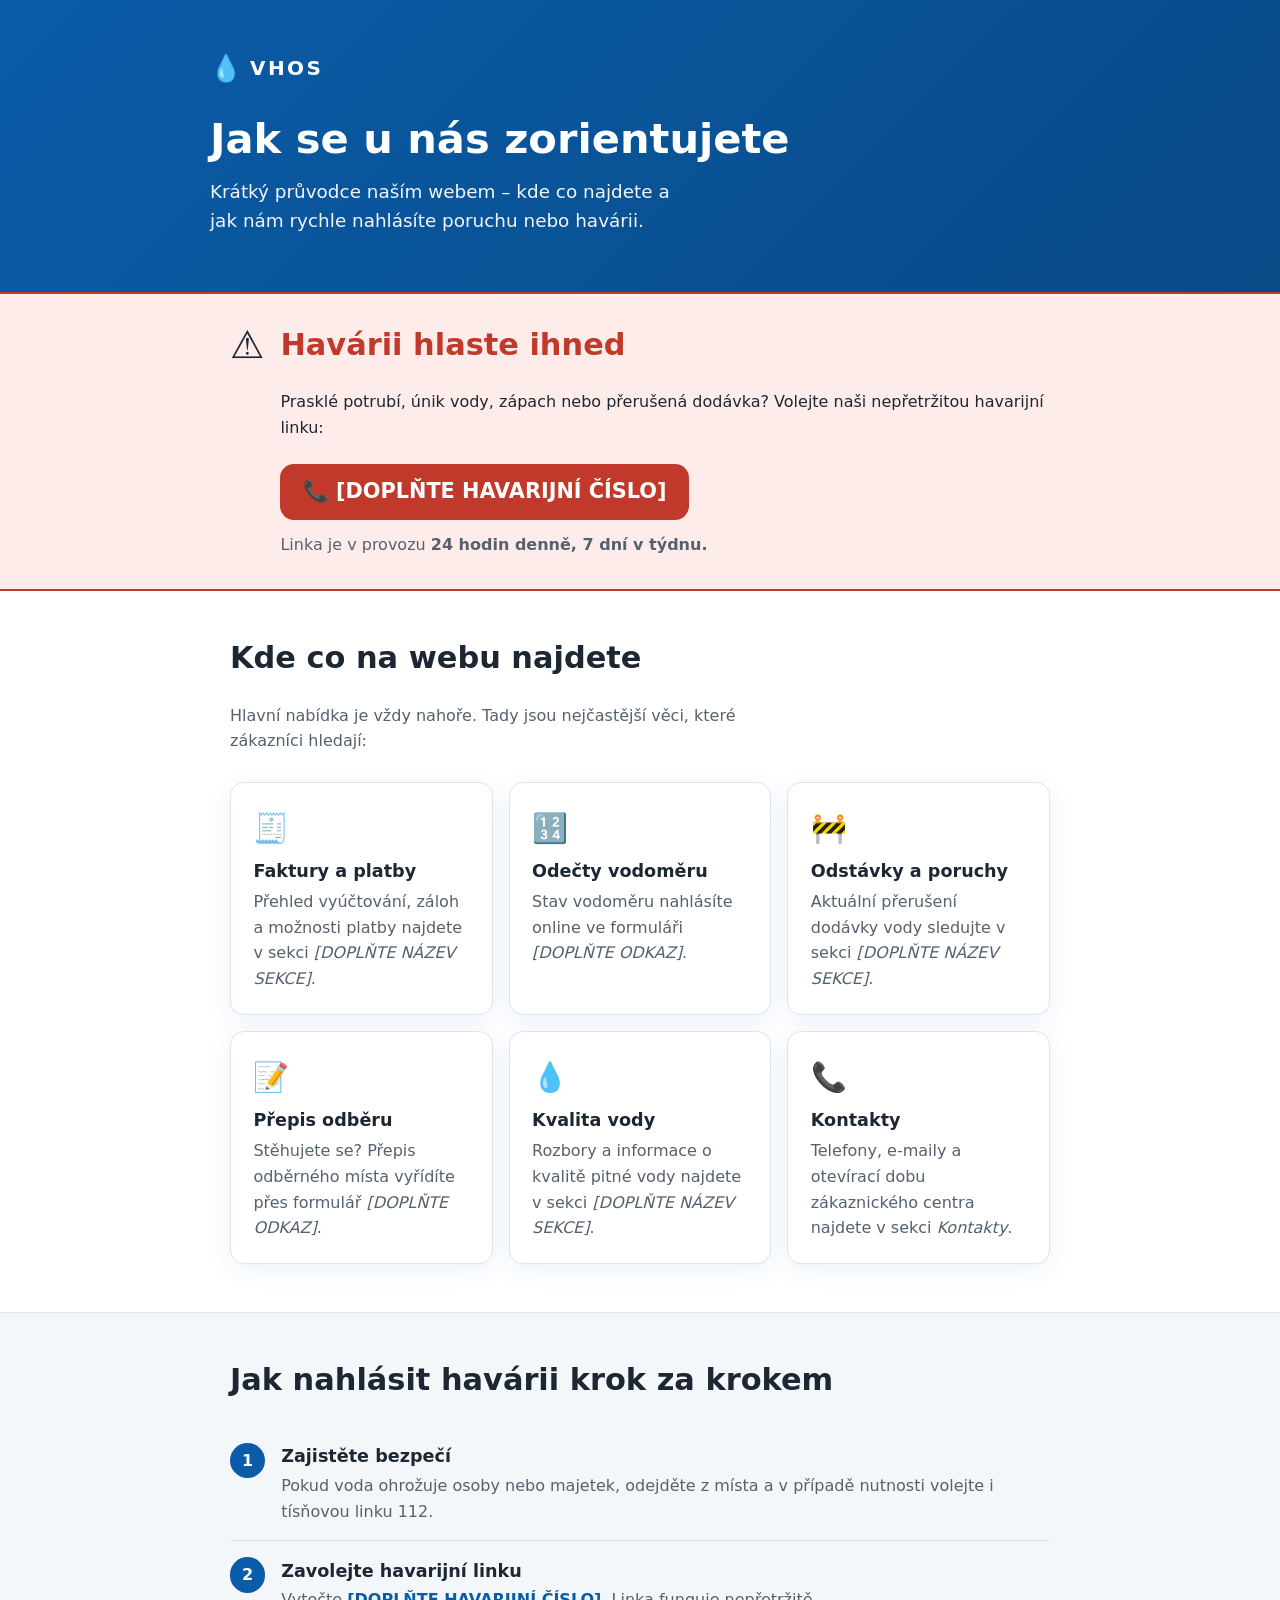
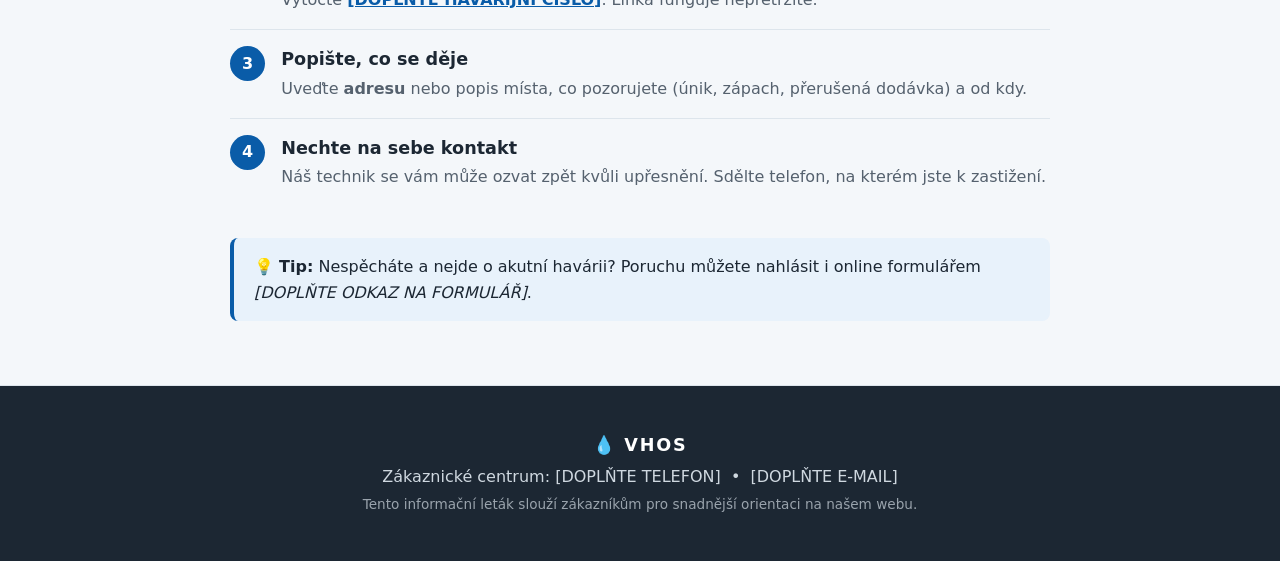
==== info-letak-vhos/index.html @ 2ba99868 "Nový projekt: info-leták VHOS (orientace na webu + hlášení havárií) Statický web (HTML/CSS/JS) jako " ====
<!DOCTYPE html>
<html lang="cs">
<head>
  <meta charset="UTF-8" />
  <meta name="viewport" content="width=device-width, initial-scale=1.0" />
  <meta name="description" content="Informační leták VHOS – jak se orientovat na našem webu a jak nahlásit havárii." />
  <meta name="theme-color" content="#0a5ca8" />
  <title>Info-leták VHOS – orientace na webu a hlášení havárií</title>
  <link rel="manifest" href="manifest.json" />
  <link rel="icon" href="data:image/svg+xml,<svg xmlns='http://www.w3.org/2000/svg' viewBox='0 0 100 100'><text y='.9em' font-size='90'>💧</text></svg>" />
  <link rel="stylesheet" href="style.css" />
</head>
<body>

  <!-- ===================== HLAVIČKA ===================== -->
  <header class="hero">
    <div class="hero__inner">
      <div class="brand">
        <span class="brand__logo" aria-hidden="true">💧</span>
        <span class="brand__name">VHOS</span>
      </div>
      <h1>Jak se u nás zorientujete</h1>
      <p class="hero__lead">
        Krátký průvodce naším webem – kde co najdete a jak nám rychle
        nahlásíte poruchu nebo havárii.
      </p>
    </div>
  </header>

  <main>

    <!-- ===================== HAVARIJNÍ LINKA ===================== -->
    <section class="alert" aria-labelledby="havarie-title">
      <div class="alert__inner">
        <div class="alert__icon" aria-hidden="true">⚠️</div>
        <div>
          <h2 id="havarie-title">Havárii hlaste ihned</h2>
          <p>
            Prasklé potrubí, únik vody, zápach nebo přerušená dodávka?
            Volejte naši nepřetržitou havarijní linku:
          </p>
          <a class="alert__phone" href="tel:[DOPLŇTE ČÍSLO]">
            📞 [DOPLŇTE HAVARIJNÍ ČÍSLO]
          </a>
          <p class="alert__note">Linka je v provozu <strong>24 hodin denně, 7 dní v týdnu.</strong></p>
        </div>
      </div>
    </section>

    <!-- ===================== ORIENTACE NA WEBU ===================== -->
    <section class="section" aria-labelledby="orientace-title">
      <div class="section__inner">
        <h2 id="orientace-title">Kde co na webu najdete</h2>
        <p class="section__lead">
          Hlavní nabídka je vždy nahoře. Tady jsou nejčastější věci,
          které zákazníci hledají:
        </p>

        <div class="cards">
          <article class="card">
            <div class="card__icon" aria-hidden="true">🧾</div>
            <h3>Faktury a platby</h3>
            <p>Přehled vyúčtování, záloh a možnosti platby najdete v sekci <em>[DOPLŇTE NÁZEV SEKCE]</em>.</p>
          </article>

          <article class="card">
            <div class="card__icon" aria-hidden="true">🔢</div>
            <h3>Odečty vodoměru</h3>
            <p>Stav vodoměru nahlásíte online ve formuláři <em>[DOPLŇTE ODKAZ]</em>.</p>
          </article>

          <article class="card">
            <div class="card__icon" aria-hidden="true">🚧</div>
            <h3>Odstávky a poruchy</h3>
            <p>Aktuální přerušení dodávky vody sledujte v sekci <em>[DOPLŇTE NÁZEV SEKCE]</em>.</p>
          </article>

          <article class="card">
            <div class="card__icon" aria-hidden="true">📝</div>
            <h3>Přepis odběru</h3>
            <p>Stěhujete se? Přepis odběrného místa vyřídíte přes formulář <em>[DOPLŇTE ODKAZ]</em>.</p>
          </article>

          <article class="card">
            <div class="card__icon" aria-hidden="true">💧</div>
            <h3>Kvalita vody</h3>
            <p>Rozbory a informace o kvalitě pitné vody najdete v sekci <em>[DOPLŇTE NÁZEV SEKCE]</em>.</p>
          </article>

          <article class="card">
            <div class="card__icon" aria-hidden="true">📞</div>
            <h3>Kontakty</h3>
            <p>Telefony, e-maily a otevírací dobu zákaznického centra najdete v sekci <em>Kontakty</em>.</p>
          </article>
        </div>
      </div>
    </section>

    <!-- ===================== JAK NAHLÁSIT HAVÁRII ===================== -->
    <section class="section section--alt" aria-labelledby="postup-title">
      <div class="section__inner">
        <h2 id="postup-title">Jak nahlásit havárii krok za krokem</h2>

        <ol class="steps">
          <li class="step">
            <span class="step__num">1</span>
            <div>
              <h3>Zajistěte bezpečí</h3>
              <p>Pokud voda ohrožuje osoby nebo majetek, odejděte z místa a v případě nutnosti volejte i tísňovou linku 112.</p>
            </div>
          </li>
          <li class="step">
            <span class="step__num">2</span>
            <div>
              <h3>Zavolejte havarijní linku</h3>
              <p>Vytočte <a href="tel:[DOPLŇTE ČÍSLO]"><strong>[DOPLŇTE HAVARIJNÍ ČÍSLO]</strong></a>. Linka funguje nepřetržitě.</p>
            </div>
          </li>
          <li class="step">
            <span class="step__num">3</span>
            <div>
              <h3>Popište, co se děje</h3>
              <p>Uveďte <strong>adresu</strong> nebo popis místa, co pozorujete (únik, zápach, přerušená dodávka) a od kdy.</p>
            </div>
          </li>
          <li class="step">
            <span class="step__num">4</span>
            <div>
              <h3>Nechte na sebe kontakt</h3>
              <p>Náš technik se vám může ozvat zpět kvůli upřesnění. Sdělte telefon, na kterém jste k zastižení.</p>
            </div>
          </li>
        </ol>

        <p class="tip">
          💡 <strong>Tip:</strong> Nespěcháte a nejde o akutní havárii?
          Poruchu můžete nahlásit i online formulářem
          <em>[DOPLŇTE ODKAZ NA FORMULÁŘ]</em>.
        </p>
      </div>
    </section>

  </main>

  <!-- ===================== PATIČKA ===================== -->
  <footer class="footer">
    <div class="footer__inner">
      <p class="footer__brand">💧 VHOS</p>
      <p>Zákaznické centrum: [DOPLŇTE TELEFON] &nbsp;•&nbsp; [DOPLŇTE E-MAIL]</p>
      <p class="footer__small">Tento informační leták slouží zákazníkům pro snadnější orientaci na našem webu.</p>
    </div>
  </footer>

</body>
</html>
---- info-letak-vhos/style.css ----
:root {
  --brand: #0a5ca8;
  --brand-dark: #084a86;
  --brand-light: #e8f2fb;
  --alert: #c0392b;
  --alert-bg: #fdecea;
  --ink: #1c2733;
  --ink-soft: #55616e;
  --bg: #ffffff;
  --bg-alt: #f4f7fa;
  --border: #dde5ec;
  --radius: 14px;
  --shadow: 0 6px 24px rgba(10, 92, 168, 0.08);
  --font: system-ui, -apple-system, "Segoe UI", Roboto, "Helvetica Neue", Arial, sans-serif;
}

* { box-sizing: border-box; }

html { scroll-behavior: smooth; }

body {
  margin: 0;
  font-family: var(--font);
  color: var(--ink);
  background: var(--bg);
  line-height: 1.6;
  -webkit-font-smoothing: antialiased;
}

h1, h2, h3 { line-height: 1.25; }

a { color: var(--brand); }

/* ---------- HERO ---------- */
.hero {
  background: linear-gradient(135deg, var(--brand) 0%, var(--brand-dark) 100%);
  color: #fff;
  padding: 3rem 1.25rem 3.5rem;
}
.hero__inner { max-width: 860px; margin: 0 auto; }
.brand { display: flex; align-items: center; gap: 0.5rem; margin-bottom: 1.5rem; }
.brand__logo { font-size: 1.6rem; }
.brand__name { font-weight: 800; letter-spacing: 0.12em; font-size: 1.25rem; }
.hero h1 { font-size: clamp(1.8rem, 5vw, 2.6rem); margin: 0 0 0.75rem; }
.hero__lead { font-size: 1.15rem; max-width: 42ch; margin: 0; opacity: 0.95; }

/* ---------- LAYOUT ---------- */
main { max-width: 100%; }
.section__inner, .alert__inner, .footer__inner {
  max-width: 860px;
  margin: 0 auto;
  padding: 0 1.25rem;
}
.section { padding: 3rem 0; }
.section--alt { background: var(--bg-alt); border-block: 1px solid var(--border); }
.section__lead { color: var(--ink-soft); max-width: 55ch; }
.section h2, .alert h2 { font-size: clamp(1.4rem, 3.5vw, 1.9rem); margin-top: 0; }

/* ---------- ALERT / HAVÁRIE ---------- */
.alert { background: var(--alert-bg); border-block: 2px solid var(--alert); }
.alert__inner { display: flex; gap: 1rem; padding-block: 2rem; }
.alert__icon { font-size: 2.4rem; line-height: 1; }
.alert h2 { color: var(--alert); }
.alert__phone {
  display: inline-block;
  margin: 0.5rem 0;
  padding: 0.7rem 1.4rem;
  background: var(--alert);
  color: #fff;
  font-size: 1.3rem;
  font-weight: 700;
  text-decoration: none;
  border-radius: var(--radius);
}
.alert__phone:hover { background: #a5301f; }
.alert__note { margin: 0.25rem 0 0; color: var(--ink-soft); }

/* ---------- CARDS ---------- */
.cards {
  display: grid;
  grid-template-columns: repeat(auto-fill, minmax(230px, 1fr));
  gap: 1rem;
  margin-top: 1.75rem;
}
.card {
  background: var(--bg);
  border: 1px solid var(--border);
  border-radius: var(--radius);
  padding: 1.4rem;
  box-shadow: var(--shadow);
}
.card__icon { font-size: 1.8rem; }
.card h3 { margin: 0.6rem 0 0.4rem; font-size: 1.1rem; }
.card p { margin: 0; color: var(--ink-soft); }

/* ---------- STEPS ---------- */
.steps { list-style: none; counter-reset: step; margin: 1.75rem 0 0; padding: 0; }
.step { display: flex; gap: 1rem; padding: 1rem 0; border-bottom: 1px solid var(--border); }
.step:last-child { border-bottom: none; }
.step__num {
  flex: 0 0 auto;
  width: 2.2rem; height: 2.2rem;
  display: grid; place-items: center;
  background: var(--brand);
  color: #fff;
  font-weight: 700;
  border-radius: 50%;
}
.step h3 { margin: 0.2rem 0 0.3rem; font-size: 1.1rem; }
.step p { margin: 0; color: var(--ink-soft); }

.tip {
  margin-top: 2rem;
  padding: 1rem 1.25rem;
  background: var(--brand-light);
  border-left: 4px solid var(--brand);
  border-radius: 8px;
}

/* ---------- FOOTER ---------- */
.footer { background: var(--ink); color: #cfd8e0; padding: 2.5rem 0; text-align: center; }
.footer__brand { font-weight: 800; letter-spacing: 0.1em; font-size: 1.1rem; margin: 0 0 0.5rem; color: #fff; }
.footer p { margin: 0.3rem 0; }
.footer__small { font-size: 0.85rem; opacity: 0.7; margin-top: 1rem; }

/* ---------- RESPONSIVE ---------- */
@media (max-width: 480px) {
  .alert__inner { flex-direction: column; }
}
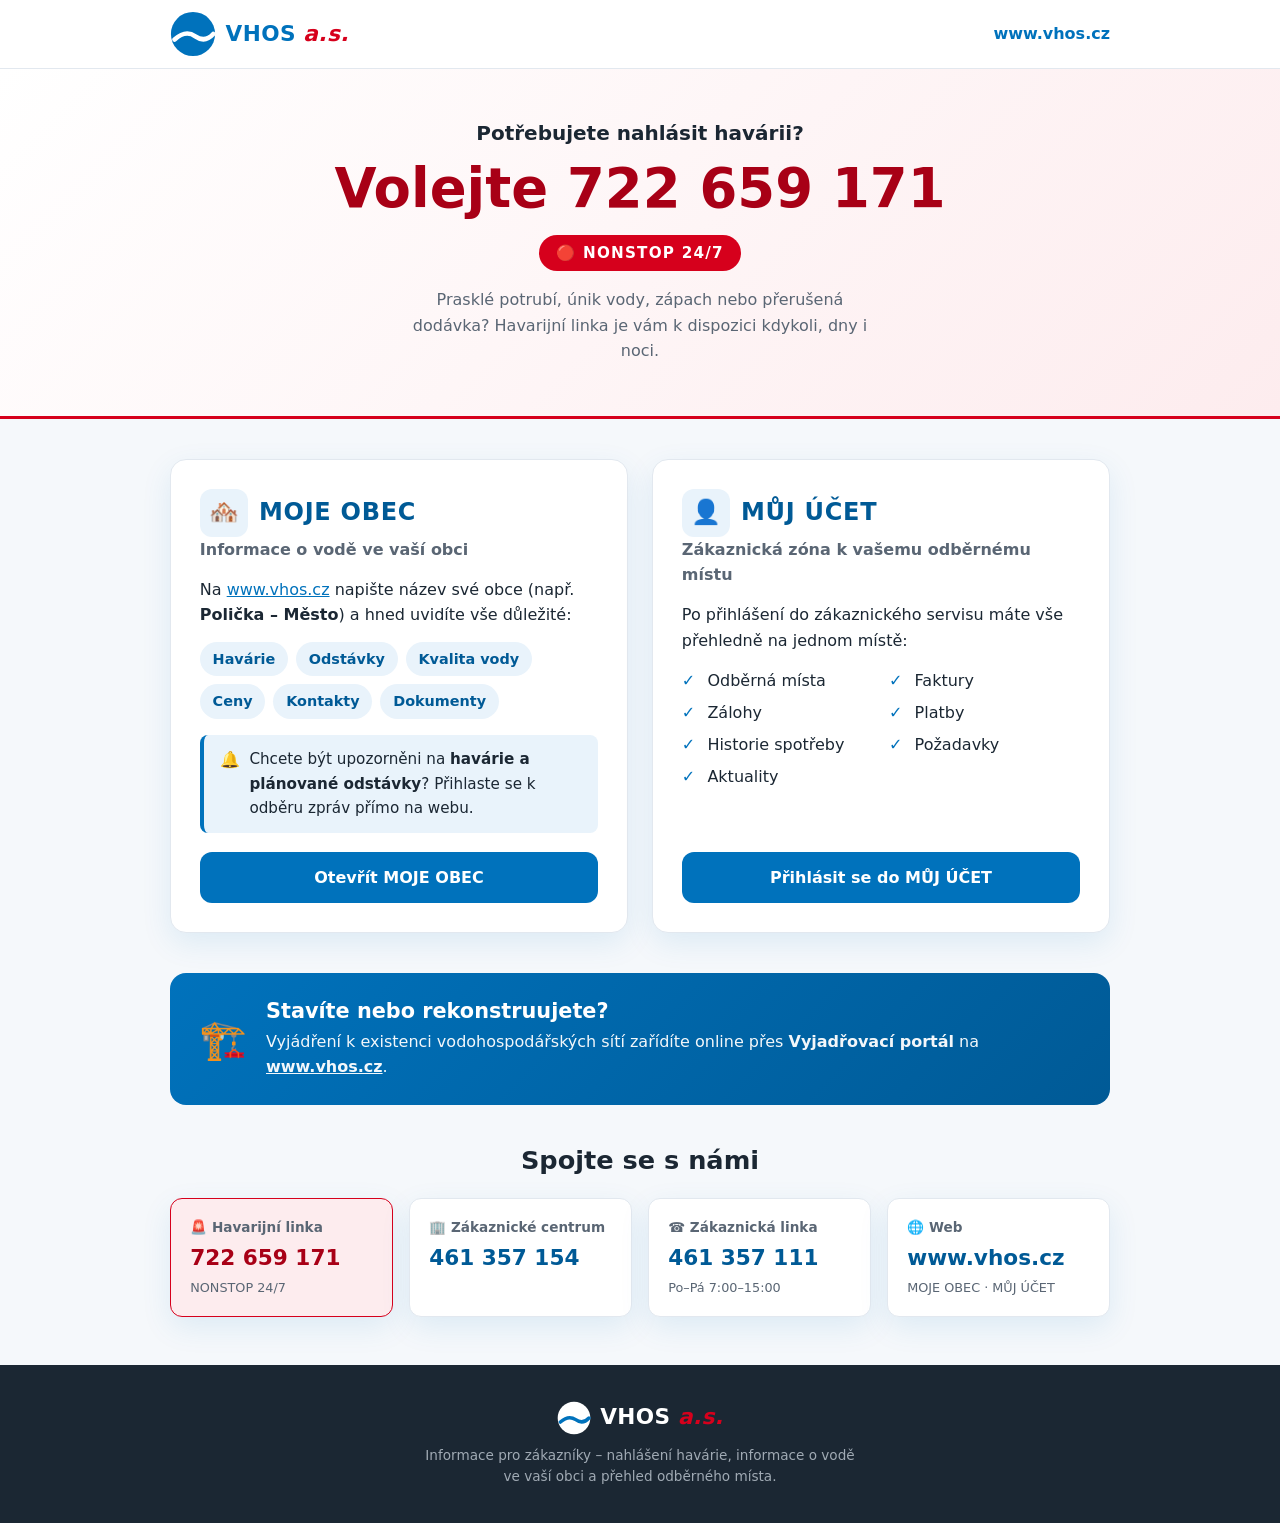
==== commit 350ddc17: "Info-leták VHOS: reálný obsah a webový design Přepracováno podle podkladů zákazníka: - havarijní lin" ====
--- a/info-letak-vhos/index.html
+++ b/info-letak-vhos/index.html
@@ -3,140 +3,137 @@
 <head>
   <meta charset="UTF-8" />
   <meta name="viewport" content="width=device-width, initial-scale=1.0" />
-  <meta name="description" content="Informační leták VHOS – jak se orientovat na našem webu a jak nahlásit havárii." />
-  <meta name="theme-color" content="#0a5ca8" />
-  <title>Info-leták VHOS – orientace na webu a hlášení havárií</title>
+  <meta name="description" content="VHOS a.s. – jak nahlásit havárii, informace o vodě ve vaší obci (MOJE OBEC) a přehled odběrného místa (MŮJ ÚČET)." />
+  <meta name="theme-color" content="#0072bc" />
+  <title>VHOS a.s. – informace pro zákazníky</title>
   <link rel="manifest" href="manifest.json" />
-  <link rel="icon" href="data:image/svg+xml,<svg xmlns='http://www.w3.org/2000/svg' viewBox='0 0 100 100'><text y='.9em' font-size='90'>💧</text></svg>" />
+  <link rel="icon" href="data:image/svg+xml,<svg xmlns='http://www.w3.org/2000/svg' viewBox='0 0 100 100'><circle cx='50' cy='50' r='48' fill='%230072bc'/><path d='M12 60 Q35 40 55 55 T92 52' stroke='white' stroke-width='9' fill='none' stroke-linecap='round'/></svg>" />
   <link rel="stylesheet" href="style.css" />
 </head>
 <body>
 
   <!-- ===================== HLAVIČKA ===================== -->
-  <header class="hero">
-    <div class="hero__inner">
-      <div class="brand">
-        <span class="brand__logo" aria-hidden="true">💧</span>
-        <span class="brand__name">VHOS</span>
-      </div>
-      <h1>Jak se u nás zorientujete</h1>
-      <p class="hero__lead">
-        Krátký průvodce naším webem – kde co najdete a jak nám rychle
-        nahlásíte poruchu nebo havárii.
-      </p>
+  <header class="topbar">
+    <div class="wrap topbar__inner">
+      <a class="logo" href="https://www.vhos.cz" aria-label="VHOS a.s.">
+        <svg class="logo__mark" viewBox="0 0 100 100" width="46" height="46" aria-hidden="true">
+          <circle cx="50" cy="50" r="48" fill="#0072bc"/>
+          <path d="M10 62 Q34 40 55 55 T94 50" stroke="#ffffff" stroke-width="10" fill="none" stroke-linecap="round"/>
+        </svg>
+        <span class="logo__text"><strong>VHOS</strong> <em>a.s.</em></span>
+      </a>
+      <a class="topbar__web" href="https://www.vhos.cz">www.vhos.cz</a>
     </div>
   </header>
 
-  <main>
+  <!-- ===================== HAVÁRIE (HERO) ===================== -->
+  <section class="hero" aria-labelledby="hero-title">
+    <div class="wrap">
+      <p class="hero__eyebrow">Potřebujete nahlásit havárii?</p>
+      <h1 id="hero-title">Volejte <a class="hero__phone" href="tel:+420722659171">722&nbsp;659&nbsp;171</a></h1>
+      <p class="hero__badge">🔴 NONSTOP 24/7</p>
+      <p class="hero__sub">
+        Prasklé potrubí, únik vody, zápach nebo přerušená dodávka?
+        Havarijní linka je vám k dispozici kdykoli, dny i noci.
+      </p>
+    </div>
+  </section>
 
-    <!-- ===================== HAVARIJNÍ LINKA ===================== -->
-    <section class="alert" aria-labelledby="havarie-title">
-      <div class="alert__inner">
-        <div class="alert__icon" aria-hidden="true">⚠️</div>
-        <div>
-          <h2 id="havarie-title">Havárii hlaste ihned</h2>
-          <p>
-            Prasklé potrubí, únik vody, zápach nebo přerušená dodávka?
-            Volejte naši nepřetržitou havarijní linku:
-          </p>
-          <a class="alert__phone" href="tel:[DOPLŇTE ČÍSLO]">
-            📞 [DOPLŇTE HAVARIJNÍ ČÍSLO]
-          </a>
-          <p class="alert__note">Linka je v provozu <strong>24 hodin denně, 7 dní v týdnu.</strong></p>
+  <main class="wrap">
+
+    <!-- ===================== DVĚ HLAVNÍ SLUŽBY ===================== -->
+    <section class="services" aria-label="Online služby VHOS">
+
+      <!-- MOJE OBEC -->
+      <article class="service">
+        <div class="service__head">
+          <span class="service__icon" aria-hidden="true">🏘️</span>
+          <h2>MOJE OBEC</h2>
         </div>
+        <p class="service__tag">Informace o vodě ve vaší obci</p>
+        <p>
+          Na <a href="https://www.vhos.cz">www.vhos.cz</a> napište název své obce
+          (např. <strong>Polička – Město</strong>) a hned uvidíte vše důležité:
+        </p>
+        <ul class="chips">
+          <li>Havárie</li>
+          <li>Odstávky</li>
+          <li>Kvalita vody</li>
+          <li>Ceny</li>
+          <li>Kontakty</li>
+          <li>Dokumenty</li>
+        </ul>
+        <div class="notice">
+          <span aria-hidden="true">🔔</span>
+          <p>Chcete být upozorněni na <strong>havárie a plánované odstávky</strong>?
+             Přihlaste se k odběru zpráv přímo na webu.</p>
+        </div>
+        <a class="btn" href="https://www.vhos.cz">Otevřít MOJE OBEC</a>
+      </article>
+
+      <!-- MŮJ ÚČET -->
+      <article class="service">
+        <div class="service__head">
+          <span class="service__icon" aria-hidden="true">👤</span>
+          <h2>MŮJ ÚČET</h2>
+        </div>
+        <p class="service__tag">Zákaznická zóna k vašemu odběrnému místu</p>
+        <p>
+          Po přihlášení do zákaznického servisu máte vše přehledně na jednom místě:
+        </p>
+        <ul class="ticklist">
+          <li>Odběrná místa</li>
+          <li>Faktury</li>
+          <li>Zálohy</li>
+          <li>Platby</li>
+          <li>Historie spotřeby</li>
+          <li>Požadavky</li>
+          <li>Aktuality</li>
+        </ul>
+        <a class="btn" href="https://www.vhos.cz">Přihlásit se do MŮJ ÚČET</a>
+      </article>
+
+    </section>
+
+    <!-- ===================== VYJADŘOVACÍ PORTÁL ===================== -->
+    <section class="banner" aria-labelledby="portal-title">
+      <span class="banner__icon" aria-hidden="true">🏗️</span>
+      <div>
+        <h2 id="portal-title">Stavíte nebo rekonstruujete?</h2>
+        <p>Vyjádření k existenci vodohospodářských sítí zařídíte online přes
+           <strong>Vyjadřovací portál</strong> na <a href="https://www.vhos.cz">www.vhos.cz</a>.</p>
       </div>
     </section>
 
-    <!-- ===================== ORIENTACE NA WEBU ===================== -->
-    <section class="section" aria-labelledby="orientace-title">
-      <div class="section__inner">
-        <h2 id="orientace-title">Kde co na webu najdete</h2>
-        <p class="section__lead">
-          Hlavní nabídka je vždy nahoře. Tady jsou nejčastější věci,
-          které zákazníci hledají:
-        </p>
+    <!-- ===================== KONTAKTY ===================== -->
+    <section class="contacts" aria-labelledby="contacts-title">
+      <h2 id="contacts-title">Spojte se s námi</h2>
+      <div class="contacts__grid">
 
-        <div class="cards">
-          <article class="card">
-            <div class="card__icon" aria-hidden="true">🧾</div>
-            <h3>Faktury a platby</h3>
-            <p>Přehled vyúčtování, záloh a možnosti platby najdete v sekci <em>[DOPLŇTE NÁZEV SEKCE]</em>.</p>
-          </article>
+        <a class="contact contact--urgent" href="tel:+420722659171">
+          <span class="contact__label">🚨 Havarijní linka</span>
+          <span class="contact__num">722 659 171</span>
+          <span class="contact__note">NONSTOP 24/7</span>
+        </a>
 
-          <article class="card">
-            <div class="card__icon" aria-hidden="true">🔢</div>
-            <h3>Odečty vodoměru</h3>
-            <p>Stav vodoměru nahlásíte online ve formuláři <em>[DOPLŇTE ODKAZ]</em>.</p>
-          </article>
+        <a class="contact" href="tel:+420461357154">
+          <span class="contact__label">🏢 Zákaznické centrum</span>
+          <span class="contact__num">461 357 154</span>
+          <span class="contact__note">&nbsp;</span>
+        </a>
 
-          <article class="card">
-            <div class="card__icon" aria-hidden="true">🚧</div>
-            <h3>Odstávky a poruchy</h3>
-            <p>Aktuální přerušení dodávky vody sledujte v sekci <em>[DOPLŇTE NÁZEV SEKCE]</em>.</p>
-          </article>
+        <a class="contact" href="tel:+420461357111">
+          <span class="contact__label">☎️ Zákaznická linka</span>
+          <span class="contact__num">461 357 111</span>
+          <span class="contact__note">Po–Pá 7:00–15:00</span>
+        </a>
 
-          <article class="card">
-            <div class="card__icon" aria-hidden="true">📝</div>
-            <h3>Přepis odběru</h3>
-            <p>Stěhujete se? Přepis odběrného místa vyřídíte přes formulář <em>[DOPLŇTE ODKAZ]</em>.</p>
-          </article>
+        <a class="contact" href="https://www.vhos.cz">
+          <span class="contact__label">🌐 Web</span>
+          <span class="contact__num">www.vhos.cz</span>
+          <span class="contact__note">MOJE OBEC · MŮJ ÚČET</span>
+        </a>
 
-          <article class="card">
-            <div class="card__icon" aria-hidden="true">💧</div>
-            <h3>Kvalita vody</h3>
-            <p>Rozbory a informace o kvalitě pitné vody najdete v sekci <em>[DOPLŇTE NÁZEV SEKCE]</em>.</p>
-          </article>
-
-          <article class="card">
-            <div class="card__icon" aria-hidden="true">📞</div>
-            <h3>Kontakty</h3>
-            <p>Telefony, e-maily a otevírací dobu zákaznického centra najdete v sekci <em>Kontakty</em>.</p>
-          </article>
-        </div>
-      </div>
-    </section>
-
-    <!-- ===================== JAK NAHLÁSIT HAVÁRII ===================== -->
-    <section class="section section--alt" aria-labelledby="postup-title">
-      <div class="section__inner">
-        <h2 id="postup-title">Jak nahlásit havárii krok za krokem</h2>
-
-        <ol class="steps">
-          <li class="step">
-            <span class="step__num">1</span>
-            <div>
-              <h3>Zajistěte bezpečí</h3>
-              <p>Pokud voda ohrožuje osoby nebo majetek, odejděte z místa a v případě nutnosti volejte i tísňovou linku 112.</p>
-            </div>
-          </li>
-          <li class="step">
-            <span class="step__num">2</span>
-            <div>
-              <h3>Zavolejte havarijní linku</h3>
-              <p>Vytočte <a href="tel:[DOPLŇTE ČÍSLO]"><strong>[DOPLŇTE HAVARIJNÍ ČÍSLO]</strong></a>. Linka funguje nepřetržitě.</p>
-            </div>
-          </li>
-          <li class="step">
-            <span class="step__num">3</span>
-            <div>
-              <h3>Popište, co se děje</h3>
-              <p>Uveďte <strong>adresu</strong> nebo popis místa, co pozorujete (únik, zápach, přerušená dodávka) a od kdy.</p>
-            </div>
-          </li>
-          <li class="step">
-            <span class="step__num">4</span>
-            <div>
-              <h3>Nechte na sebe kontakt</h3>
-              <p>Náš technik se vám může ozvat zpět kvůli upřesnění. Sdělte telefon, na kterém jste k zastižení.</p>
-            </div>
-          </li>
-        </ol>
-
-        <p class="tip">
-          💡 <strong>Tip:</strong> Nespěcháte a nejde o akutní havárii?
-          Poruchu můžete nahlásit i online formulářem
-          <em>[DOPLŇTE ODKAZ NA FORMULÁŘ]</em>.
-        </p>
       </div>
     </section>
 
@@ -144,10 +141,15 @@
 
   <!-- ===================== PATIČKA ===================== -->
   <footer class="footer">
-    <div class="footer__inner">
-      <p class="footer__brand">💧 VHOS</p>
-      <p>Zákaznické centrum: [DOPLŇTE TELEFON] &nbsp;•&nbsp; [DOPLŇTE E-MAIL]</p>
-      <p class="footer__small">Tento informační leták slouží zákazníkům pro snadnější orientaci na našem webu.</p>
+    <div class="wrap">
+      <div class="logo logo--footer">
+        <svg viewBox="0 0 100 100" width="34" height="34" aria-hidden="true">
+          <circle cx="50" cy="50" r="48" fill="#ffffff"/>
+          <path d="M10 62 Q34 40 55 55 T94 50" stroke="#0072bc" stroke-width="10" fill="none" stroke-linecap="round"/>
+        </svg>
+        <span class="logo__text"><strong>VHOS</strong> <em>a.s.</em></span>
+      </div>
+      <p class="footer__small">Informace pro zákazníky – nahlášení havárie, informace o vodě ve vaší obci a přehled odběrného místa.</p>
     </div>
   </footer>
 
--- a/info-letak-vhos/style.css
+++ b/info-letak-vhos/style.css
@@ -1,129 +1,192 @@
 :root {
-  --brand: #0a5ca8;
-  --brand-dark: #084a86;
-  --brand-light: #e8f2fb;
-  --alert: #c0392b;
-  --alert-bg: #fdecea;
-  --ink: #1c2733;
-  --ink-soft: #55616e;
+  --blue: #0072bc;
+  --blue-dark: #005a96;
+  --blue-soft: #e9f3fb;
+  --red: #d6001c;
+  --red-dark: #a80016;
+  --red-soft: #fdecee;
+  --ink: #1b2733;
+  --ink-soft: #5a6674;
+  --line: #e2e8ef;
   --bg: #ffffff;
-  --bg-alt: #f4f7fa;
-  --border: #dde5ec;
-  --radius: 14px;
-  --shadow: 0 6px 24px rgba(10, 92, 168, 0.08);
+  --bg-alt: #f5f8fb;
+  --radius: 16px;
+  --shadow: 0 10px 30px rgba(0, 114, 188, 0.10);
   --font: system-ui, -apple-system, "Segoe UI", Roboto, "Helvetica Neue", Arial, sans-serif;
 }
 
 * { box-sizing: border-box; }
-
 html { scroll-behavior: smooth; }
-
 body {
   margin: 0;
   font-family: var(--font);
   color: var(--ink);
-  background: var(--bg);
+  background: var(--bg-alt);
   line-height: 1.6;
   -webkit-font-smoothing: antialiased;
 }
+h1, h2, h3 { line-height: 1.2; }
+a { color: var(--blue); }
+img { max-width: 100%; }
 
-h1, h2, h3 { line-height: 1.25; }
+.wrap { max-width: 980px; margin: 0 auto; padding-inline: 1.25rem; }
 
-a { color: var(--brand); }
+/* ---------- LOGO ---------- */
+.logo { display: inline-flex; align-items: center; gap: 0.6rem; text-decoration: none; color: var(--ink); }
+.logo__text { font-size: 1.35rem; letter-spacing: 0.02em; }
+.logo__text strong { color: var(--blue); font-weight: 800; }
+.logo__text em { color: var(--red); font-style: italic; font-weight: 700; }
 
-/* ---------- HERO ---------- */
+/* ---------- TOPBAR ---------- */
+.topbar { background: var(--bg); border-bottom: 1px solid var(--line); position: sticky; top: 0; z-index: 10; }
+.topbar__inner { display: flex; align-items: center; justify-content: space-between; padding-block: 0.7rem; }
+.topbar__web { font-weight: 600; text-decoration: none; }
+.topbar__web:hover { text-decoration: underline; }
+
+/* ---------- HERO / HAVÁRIE ---------- */
 .hero {
-  background: linear-gradient(135deg, var(--brand) 0%, var(--brand-dark) 100%);
+  background: linear-gradient(135deg, #fff 0%, var(--red-soft) 100%);
+  border-bottom: 3px solid var(--red);
+  padding: 3rem 0 3.25rem;
+  text-align: center;
+}
+.hero__eyebrow { font-size: 1.25rem; font-weight: 700; color: var(--ink); margin: 0 0 0.4rem; }
+.hero h1 { font-size: clamp(2rem, 7vw, 3.4rem); margin: 0; color: var(--red-dark); }
+.hero__phone { color: var(--red-dark); text-decoration: none; white-space: nowrap; }
+.hero__phone:hover { text-decoration: underline; }
+.hero__badge {
+  display: inline-block;
+  margin: 0.9rem 0 0;
+  padding: 0.35rem 1.1rem;
+  background: var(--red);
   color: #fff;
-  padding: 3rem 1.25rem 3.5rem;
+  font-weight: 800;
+  letter-spacing: 0.08em;
+  border-radius: 999px;
+  font-size: 0.95rem;
 }
-.hero__inner { max-width: 860px; margin: 0 auto; }
-.brand { display: flex; align-items: center; gap: 0.5rem; margin-bottom: 1.5rem; }
-.brand__logo { font-size: 1.6rem; }
-.brand__name { font-weight: 800; letter-spacing: 0.12em; font-size: 1.25rem; }
-.hero h1 { font-size: clamp(1.8rem, 5vw, 2.6rem); margin: 0 0 0.75rem; }
-.hero__lead { font-size: 1.15rem; max-width: 42ch; margin: 0; opacity: 0.95; }
+.hero__sub { max-width: 46ch; margin: 1rem auto 0; color: var(--ink-soft); }
 
-/* ---------- LAYOUT ---------- */
-main { max-width: 100%; }
-.section__inner, .alert__inner, .footer__inner {
-  max-width: 860px;
-  margin: 0 auto;
-  padding: 0 1.25rem;
+/* ---------- SERVICES ---------- */
+.services {
+  display: grid;
+  grid-template-columns: repeat(auto-fit, minmax(320px, 1fr));
+  gap: 1.5rem;
+  margin: 2.5rem 0;
 }
-.section { padding: 3rem 0; }
-.section--alt { background: var(--bg-alt); border-block: 1px solid var(--border); }
-.section__lead { color: var(--ink-soft); max-width: 55ch; }
-.section h2, .alert h2 { font-size: clamp(1.4rem, 3.5vw, 1.9rem); margin-top: 0; }
+.service {
+  background: var(--bg);
+  border: 1px solid var(--line);
+  border-radius: var(--radius);
+  padding: 1.8rem;
+  box-shadow: var(--shadow);
+  display: flex;
+  flex-direction: column;
+}
+.service__head { display: flex; align-items: center; gap: 0.7rem; }
+.service__icon {
+  width: 3rem; height: 3rem; flex: 0 0 auto;
+  display: grid; place-items: center;
+  background: var(--blue-soft);
+  border-radius: 12px;
+  font-size: 1.5rem;
+}
+.service h2 { margin: 0; font-size: 1.5rem; color: var(--blue-dark); letter-spacing: 0.03em; }
+.service__tag { color: var(--ink-soft); font-weight: 600; margin: 0.75rem 0 0.6rem; }
+.service p { margin: 0 0 0.9rem; }
 
-/* ---------- ALERT / HAVÁRIE ---------- */
-.alert { background: var(--alert-bg); border-block: 2px solid var(--alert); }
-.alert__inner { display: flex; gap: 1rem; padding-block: 2rem; }
-.alert__icon { font-size: 2.4rem; line-height: 1; }
-.alert h2 { color: var(--alert); }
-.alert__phone {
-  display: inline-block;
-  margin: 0.5rem 0;
-  padding: 0.7rem 1.4rem;
-  background: var(--alert);
-  color: #fff;
-  font-size: 1.3rem;
-  font-weight: 700;
-  text-decoration: none;
-  border-radius: var(--radius);
-}
-.alert__phone:hover { background: #a5301f; }
-.alert__note { margin: 0.25rem 0 0; color: var(--ink-soft); }
-
-/* ---------- CARDS ---------- */
-.cards {
-  display: grid;
-  grid-template-columns: repeat(auto-fill, minmax(230px, 1fr));
-  gap: 1rem;
-  margin-top: 1.75rem;
-}
-.card {
-  background: var(--bg);
-  border: 1px solid var(--border);
-  border-radius: var(--radius);
-  padding: 1.4rem;
-  box-shadow: var(--shadow);
-}
-.card__icon { font-size: 1.8rem; }
-.card h3 { margin: 0.6rem 0 0.4rem; font-size: 1.1rem; }
-.card p { margin: 0; color: var(--ink-soft); }
-
-/* ---------- STEPS ---------- */
-.steps { list-style: none; counter-reset: step; margin: 1.75rem 0 0; padding: 0; }
-.step { display: flex; gap: 1rem; padding: 1rem 0; border-bottom: 1px solid var(--border); }
-.step:last-child { border-bottom: none; }
-.step__num {
-  flex: 0 0 auto;
-  width: 2.2rem; height: 2.2rem;
-  display: grid; place-items: center;
-  background: var(--brand);
-  color: #fff;
-  font-weight: 700;
-  border-radius: 50%;
-}
-.step h3 { margin: 0.2rem 0 0.3rem; font-size: 1.1rem; }
-.step p { margin: 0; color: var(--ink-soft); }
-
-.tip {
-  margin-top: 2rem;
-  padding: 1rem 1.25rem;
-  background: var(--brand-light);
-  border-left: 4px solid var(--brand);
-  border-radius: 8px;
+.chips { list-style: none; padding: 0; margin: 0 0 1rem; display: flex; flex-wrap: wrap; gap: 0.5rem; }
+.chips li {
+  background: var(--blue-soft);
+  color: var(--blue-dark);
+  font-weight: 600;
+  font-size: 0.9rem;
+  padding: 0.35rem 0.8rem;
+  border-radius: 999px;
 }
 
-/* ---------- FOOTER ---------- */
-.footer { background: var(--ink); color: #cfd8e0; padding: 2.5rem 0; text-align: center; }
-.footer__brand { font-weight: 800; letter-spacing: 0.1em; font-size: 1.1rem; margin: 0 0 0.5rem; color: #fff; }
-.footer p { margin: 0.3rem 0; }
-.footer__small { font-size: 0.85rem; opacity: 0.7; margin-top: 1rem; }
+.ticklist { list-style: none; padding: 0; margin: 0 0 1.2rem; display: grid; grid-template-columns: 1fr 1fr; gap: 0.4rem 1rem; }
+.ticklist li { position: relative; padding-left: 1.6rem; font-weight: 500; }
+.ticklist li::before {
+  content: "✓";
+  position: absolute; left: 0;
+  color: var(--blue);
+  font-weight: 800;
+}
+
+.notice {
+  display: flex; gap: 0.6rem; align-items: flex-start;
+  background: var(--blue-soft);
+  border-left: 4px solid var(--blue);
+  border-radius: 8px;
+  padding: 0.8rem 1rem;
+  margin: 0 0 1.2rem;
+}
+.notice p { margin: 0; font-size: 0.95rem; }
+
+.btn {
+  margin-top: auto;
+  display: inline-block;
+  text-align: center;
+  background: var(--blue);
+  color: #fff;
+  text-decoration: none;
+  font-weight: 700;
+  padding: 0.8rem 1.4rem;
+  border-radius: 12px;
+  transition: background 0.15s ease;
+}
+.btn:hover { background: var(--blue-dark); }
+
+/* ---------- BANNER (VYJADŘOVACÍ PORTÁL) ---------- */
+.banner {
+  display: flex; align-items: center; gap: 1.2rem;
+  background: linear-gradient(135deg, var(--blue) 0%, var(--blue-dark) 100%);
+  color: #fff;
+  border-radius: var(--radius);
+  padding: 1.6rem 1.8rem;
+  margin-bottom: 2.5rem;
+}
+.banner__icon { font-size: 2.4rem; }
+.banner h2 { margin: 0 0 0.3rem; font-size: 1.3rem; }
+.banner p { margin: 0; opacity: 0.95; }
+.banner a { color: #fff; font-weight: 700; }
+
+/* ---------- KONTAKTY ---------- */
+.contacts { margin-bottom: 3rem; }
+.contacts h2 { text-align: center; font-size: 1.6rem; color: var(--ink); margin-bottom: 1.4rem; }
+.contacts__grid {
+  display: grid;
+  grid-template-columns: repeat(auto-fit, minmax(210px, 1fr));
+  gap: 1rem;
+}
+.contact {
+  display: flex; flex-direction: column; gap: 0.15rem;
+  background: var(--bg);
+  border: 1px solid var(--line);
+  border-radius: 12px;
+  padding: 1.1rem 1.2rem;
+  text-decoration: none;
+  color: var(--ink);
+  box-shadow: var(--shadow);
+  transition: transform 0.12s ease;
+}
+.contact:hover { transform: translateY(-2px); }
+.contact__label { font-size: 0.85rem; color: var(--ink-soft); font-weight: 600; }
+.contact__num { font-size: 1.35rem; font-weight: 800; color: var(--blue-dark); }
+.contact__note { font-size: 0.8rem; color: var(--ink-soft); }
+.contact--urgent { border-color: var(--red); background: var(--red-soft); }
+.contact--urgent .contact__num { color: var(--red-dark); }
+
+/* ---------- PATIČKA ---------- */
+.footer { background: var(--ink); color: #cdd6df; padding: 2.2rem 0; text-align: center; }
+.logo--footer { justify-content: center; margin-bottom: 0.6rem; }
+.logo--footer .logo__text { color: #fff; }
+.logo--footer .logo__text strong { color: #fff; }
+.footer__small { font-size: 0.85rem; opacity: 0.75; max-width: 52ch; margin: 0 auto; }
 
 /* ---------- RESPONSIVE ---------- */
-@media (max-width: 480px) {
-  .alert__inner { flex-direction: column; }
+@media (max-width: 520px) {
+  .banner { flex-direction: column; text-align: center; }
+  .ticklist { grid-template-columns: 1fr; }
 }
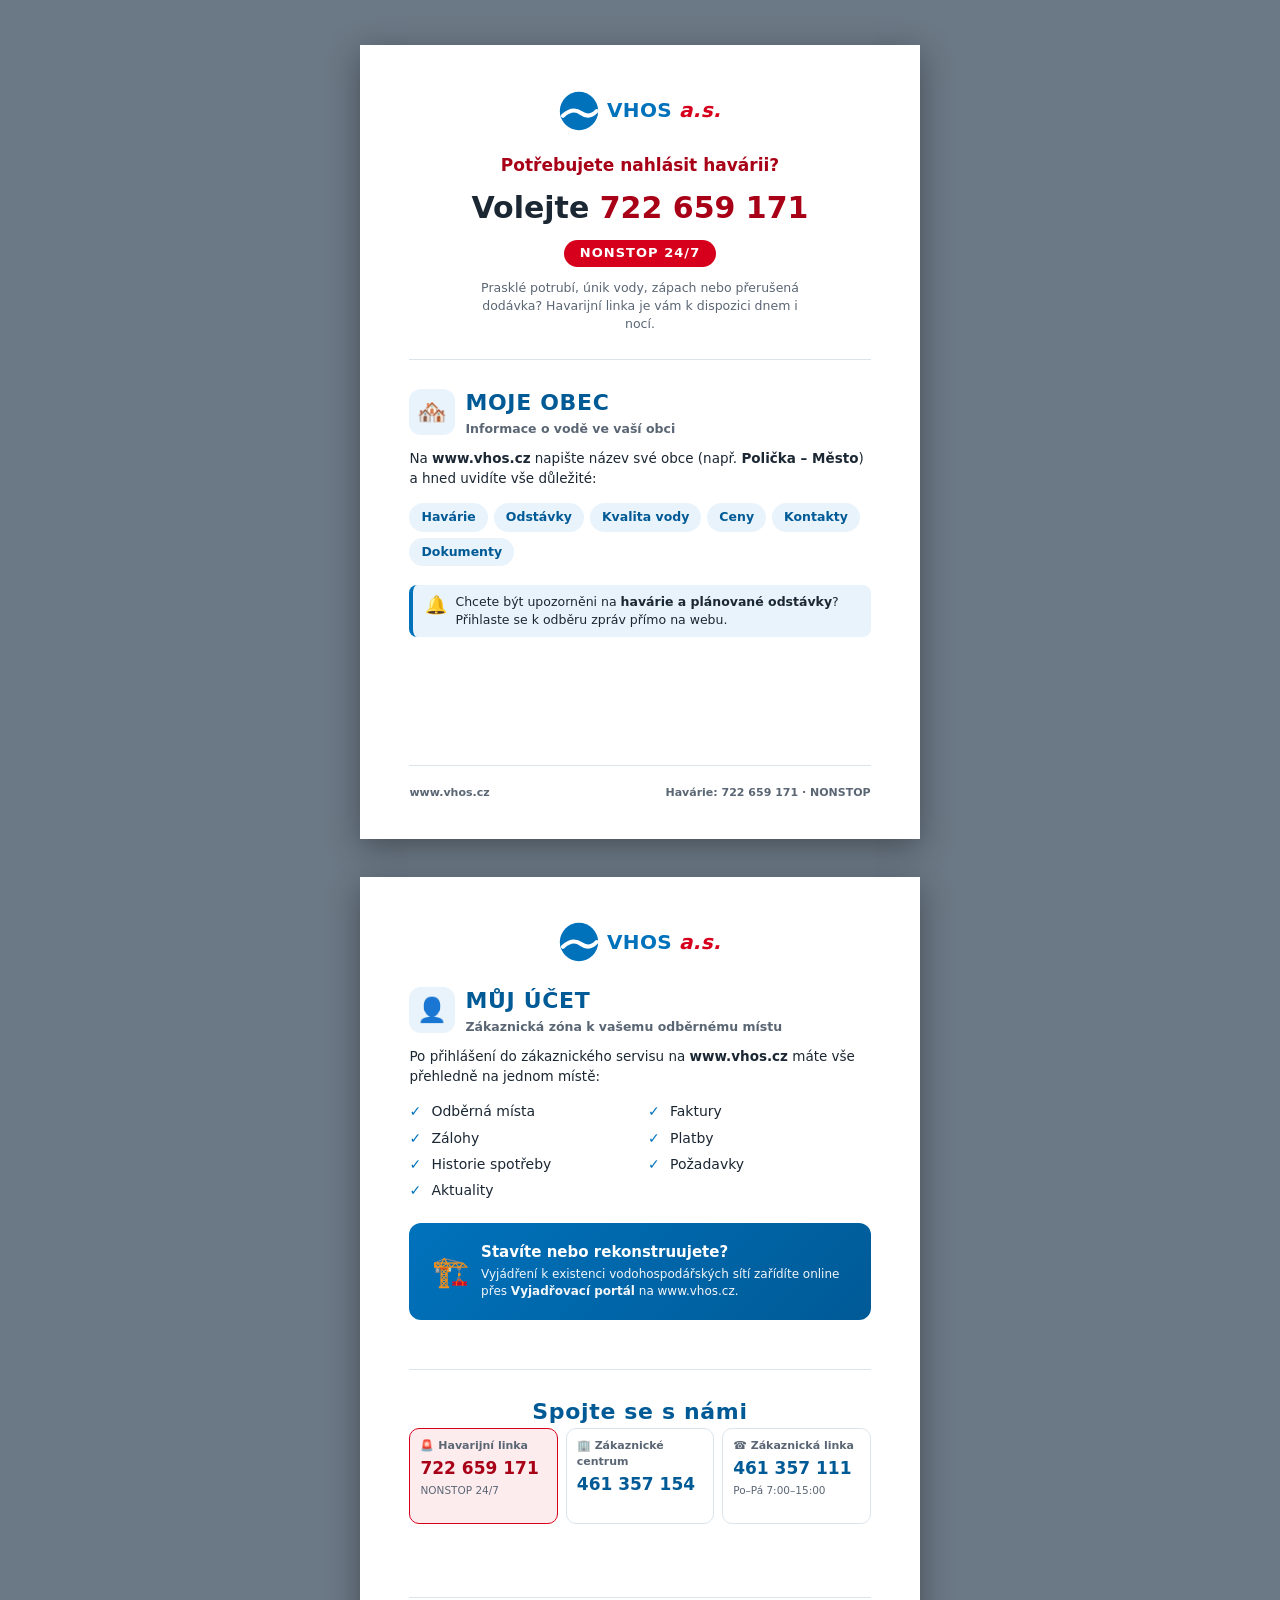
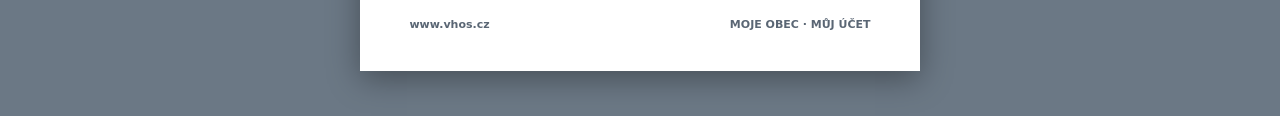
==== commit f84f2cae: "Info-leták VHOS jako 2× A5 (tiskový formát) + PDF - rozděleno na dvě A5 strany (148x210 mm) - strana" ====
--- a/info-letak-vhos/index.html
+++ b/info-letak-vhos/index.html
@@ -3,155 +3,156 @@
 <head>
   <meta charset="UTF-8" />
   <meta name="viewport" content="width=device-width, initial-scale=1.0" />
-  <meta name="description" content="VHOS a.s. – jak nahlásit havárii, informace o vodě ve vaší obci (MOJE OBEC) a přehled odběrného místa (MŮJ ÚČET)." />
+  <meta name="description" content="VHOS a.s. – informační leták pro zákazníky (2× A5): nahlášení havárie, MOJE OBEC a MŮJ ÚČET." />
   <meta name="theme-color" content="#0072bc" />
-  <title>VHOS a.s. – informace pro zákazníky</title>
-  <link rel="manifest" href="manifest.json" />
+  <title>VHOS a.s. – informační leták (2× A5)</title>
   <link rel="icon" href="data:image/svg+xml,<svg xmlns='http://www.w3.org/2000/svg' viewBox='0 0 100 100'><circle cx='50' cy='50' r='48' fill='%230072bc'/><path d='M12 60 Q35 40 55 55 T92 52' stroke='white' stroke-width='9' fill='none' stroke-linecap='round'/></svg>" />
   <link rel="stylesheet" href="style.css" />
 </head>
 <body>
 
-  <!-- ===================== HLAVIČKA ===================== -->
-  <header class="topbar">
-    <div class="wrap topbar__inner">
-      <a class="logo" href="https://www.vhos.cz" aria-label="VHOS a.s.">
-        <svg class="logo__mark" viewBox="0 0 100 100" width="46" height="46" aria-hidden="true">
+  <!-- ============================================================= -->
+  <!-- STRANA 1 – HAVÁRIE + MOJE OBEC                                 -->
+  <!-- ============================================================= -->
+  <section class="page">
+
+    <header class="head">
+      <span class="logo">
+        <svg viewBox="0 0 100 100" width="40" height="40" aria-hidden="true">
           <circle cx="50" cy="50" r="48" fill="#0072bc"/>
-          <path d="M10 62 Q34 40 55 55 T94 50" stroke="#ffffff" stroke-width="10" fill="none" stroke-linecap="round"/>
+          <path d="M10 62 Q34 40 55 55 T94 50" stroke="#fff" stroke-width="10" fill="none" stroke-linecap="round"/>
         </svg>
         <span class="logo__text"><strong>VHOS</strong> <em>a.s.</em></span>
-      </a>
-      <a class="topbar__web" href="https://www.vhos.cz">www.vhos.cz</a>
+      </span>
+    </header>
+
+    <!-- HAVÁRIE -->
+    <div class="havarie">
+      <p class="havarie__q">Potřebujete nahlásit havárii?</p>
+      <p class="havarie__call">Volejte <span class="havarie__num">722&nbsp;659&nbsp;171</span></p>
+      <p class="havarie__badge">NONSTOP 24/7</p>
+      <p class="havarie__sub">Prasklé potrubí, únik vody, zápach nebo přerušená dodávka? Havarijní linka je vám k dispozici dnem i nocí.</p>
     </div>
-  </header>
 
-  <!-- ===================== HAVÁRIE (HERO) ===================== -->
-  <section class="hero" aria-labelledby="hero-title">
-    <div class="wrap">
-      <p class="hero__eyebrow">Potřebujete nahlásit havárii?</p>
-      <h1 id="hero-title">Volejte <a class="hero__phone" href="tel:+420722659171">722&nbsp;659&nbsp;171</a></h1>
-      <p class="hero__badge">🔴 NONSTOP 24/7</p>
-      <p class="hero__sub">
-        Prasklé potrubí, únik vody, zápach nebo přerušená dodávka?
-        Havarijní linka je vám k dispozici kdykoli, dny i noci.
+    <hr class="rule" />
+
+    <!-- MOJE OBEC -->
+    <div class="block">
+      <div class="block__head">
+        <span class="block__icon">🏘️</span>
+        <div>
+          <h2>MOJE OBEC</h2>
+          <p class="block__tag">Informace o vodě ve vaší obci</p>
+        </div>
+      </div>
+
+      <p class="block__text">
+        Na <strong>www.vhos.cz</strong> napište název své obce
+        (např. <strong>Polička&nbsp;–&nbsp;Město</strong>) a hned uvidíte vše důležité:
       </p>
+
+      <ul class="chips">
+        <li>Havárie</li>
+        <li>Odstávky</li>
+        <li>Kvalita vody</li>
+        <li>Ceny</li>
+        <li>Kontakty</li>
+        <li>Dokumenty</li>
+      </ul>
+
+      <div class="notice">
+        <span class="notice__icon">🔔</span>
+        <p>Chcete být upozorněni na <strong>havárie a plánované odstávky</strong>? Přihlaste se k odběru zpráv přímo na webu.</p>
+      </div>
     </div>
+
+    <footer class="foot">
+      <span>www.vhos.cz</span>
+      <span>Havárie: 722 659 171 · NONSTOP</span>
+    </footer>
+
   </section>
 
-  <main class="wrap">
+  <!-- ============================================================= -->
+  <!-- STRANA 2 – MŮJ ÚČET + PORTÁL + KONTAKTY                        -->
+  <!-- ============================================================= -->
+  <section class="page">
 
-    <!-- ===================== DVĚ HLAVNÍ SLUŽBY ===================== -->
-    <section class="services" aria-label="Online služby VHOS">
+    <header class="head">
+      <span class="logo">
+        <svg viewBox="0 0 100 100" width="40" height="40" aria-hidden="true">
+          <circle cx="50" cy="50" r="48" fill="#0072bc"/>
+          <path d="M10 62 Q34 40 55 55 T94 50" stroke="#fff" stroke-width="10" fill="none" stroke-linecap="round"/>
+        </svg>
+        <span class="logo__text"><strong>VHOS</strong> <em>a.s.</em></span>
+      </span>
+    </header>
 
-      <!-- MOJE OBEC -->
-      <article class="service">
-        <div class="service__head">
-          <span class="service__icon" aria-hidden="true">🏘️</span>
-          <h2>MOJE OBEC</h2>
+    <!-- MŮJ ÚČET -->
+    <div class="block">
+      <div class="block__head">
+        <span class="block__icon">👤</span>
+        <div>
+          <h2>MŮJ ÚČET</h2>
+          <p class="block__tag">Zákaznická zóna k vašemu odběrnému místu</p>
         </div>
-        <p class="service__tag">Informace o vodě ve vaší obci</p>
-        <p>
-          Na <a href="https://www.vhos.cz">www.vhos.cz</a> napište název své obce
-          (např. <strong>Polička – Město</strong>) a hned uvidíte vše důležité:
-        </p>
-        <ul class="chips">
-          <li>Havárie</li>
-          <li>Odstávky</li>
-          <li>Kvalita vody</li>
-          <li>Ceny</li>
-          <li>Kontakty</li>
-          <li>Dokumenty</li>
-        </ul>
-        <div class="notice">
-          <span aria-hidden="true">🔔</span>
-          <p>Chcete být upozorněni na <strong>havárie a plánované odstávky</strong>?
-             Přihlaste se k odběru zpráv přímo na webu.</p>
-        </div>
-        <a class="btn" href="https://www.vhos.cz">Otevřít MOJE OBEC</a>
-      </article>
+      </div>
 
-      <!-- MŮJ ÚČET -->
-      <article class="service">
-        <div class="service__head">
-          <span class="service__icon" aria-hidden="true">👤</span>
-          <h2>MŮJ ÚČET</h2>
-        </div>
-        <p class="service__tag">Zákaznická zóna k vašemu odběrnému místu</p>
-        <p>
-          Po přihlášení do zákaznického servisu máte vše přehledně na jednom místě:
-        </p>
-        <ul class="ticklist">
-          <li>Odběrná místa</li>
-          <li>Faktury</li>
-          <li>Zálohy</li>
-          <li>Platby</li>
-          <li>Historie spotřeby</li>
-          <li>Požadavky</li>
-          <li>Aktuality</li>
-        </ul>
-        <a class="btn" href="https://www.vhos.cz">Přihlásit se do MŮJ ÚČET</a>
-      </article>
+      <p class="block__text">
+        Po přihlášení do zákaznického servisu na <strong>www.vhos.cz</strong>
+        máte vše přehledně na jednom místě:
+      </p>
 
-    </section>
+      <ul class="ticklist">
+        <li>Odběrná místa</li>
+        <li>Faktury</li>
+        <li>Zálohy</li>
+        <li>Platby</li>
+        <li>Historie spotřeby</li>
+        <li>Požadavky</li>
+        <li>Aktuality</li>
+      </ul>
+    </div>
 
-    <!-- ===================== VYJADŘOVACÍ PORTÁL ===================== -->
-    <section class="banner" aria-labelledby="portal-title">
-      <span class="banner__icon" aria-hidden="true">🏗️</span>
+    <!-- VYJADŘOVACÍ PORTÁL -->
+    <div class="portal">
+      <span class="portal__icon">🏗️</span>
       <div>
-        <h2 id="portal-title">Stavíte nebo rekonstruujete?</h2>
-        <p>Vyjádření k existenci vodohospodářských sítí zařídíte online přes
-           <strong>Vyjadřovací portál</strong> na <a href="https://www.vhos.cz">www.vhos.cz</a>.</p>
+        <h3>Stavíte nebo rekonstruujete?</h3>
+        <p>Vyjádření k existenci vodohospodářských sítí zařídíte online přes <strong>Vyjadřovací portál</strong> na www.vhos.cz.</p>
       </div>
-    </section>
+    </div>
 
-    <!-- ===================== KONTAKTY ===================== -->
-    <section class="contacts" aria-labelledby="contacts-title">
-      <h2 id="contacts-title">Spojte se s námi</h2>
-      <div class="contacts__grid">
+    <hr class="rule" />
 
-        <a class="contact contact--urgent" href="tel:+420722659171">
+    <!-- KONTAKTY -->
+    <div class="block">
+      <h2 class="contacts-title">Spojte se s námi</h2>
+      <div class="contacts">
+        <div class="contact contact--urgent">
           <span class="contact__label">🚨 Havarijní linka</span>
           <span class="contact__num">722 659 171</span>
           <span class="contact__note">NONSTOP 24/7</span>
-        </a>
-
-        <a class="contact" href="tel:+420461357154">
+        </div>
+        <div class="contact">
           <span class="contact__label">🏢 Zákaznické centrum</span>
           <span class="contact__num">461 357 154</span>
           <span class="contact__note">&nbsp;</span>
-        </a>
-
-        <a class="contact" href="tel:+420461357111">
+        </div>
+        <div class="contact">
           <span class="contact__label">☎️ Zákaznická linka</span>
           <span class="contact__num">461 357 111</span>
           <span class="contact__note">Po–Pá 7:00–15:00</span>
-        </a>
+        </div>
+      </div>
+    </div>
 
-        <a class="contact" href="https://www.vhos.cz">
-          <span class="contact__label">🌐 Web</span>
-          <span class="contact__num">www.vhos.cz</span>
-          <span class="contact__note">MOJE OBEC · MŮJ ÚČET</span>
-        </a>
+    <footer class="foot">
+      <span>www.vhos.cz</span>
+      <span>MOJE OBEC · MŮJ ÚČET</span>
+    </footer>
 
-      </div>
-    </section>
-
-  </main>
-
-  <!-- ===================== PATIČKA ===================== -->
-  <footer class="footer">
-    <div class="wrap">
-      <div class="logo logo--footer">
-        <svg viewBox="0 0 100 100" width="34" height="34" aria-hidden="true">
-          <circle cx="50" cy="50" r="48" fill="#ffffff"/>
-          <path d="M10 62 Q34 40 55 55 T94 50" stroke="#0072bc" stroke-width="10" fill="none" stroke-linecap="round"/>
-        </svg>
-        <span class="logo__text"><strong>VHOS</strong> <em>a.s.</em></span>
-      </div>
-      <p class="footer__small">Informace pro zákazníky – nahlášení havárie, informace o vodě ve vaší obci a přehled odběrného místa.</p>
-    </div>
-  </footer>
+  </section>
 
 </body>
 </html>
--- a/info-letak-vhos/style.css
+++ b/info-letak-vhos/style.css
@@ -7,186 +7,152 @@
   --red-soft: #fdecee;
   --ink: #1b2733;
   --ink-soft: #5a6674;
-  --line: #e2e8ef;
-  --bg: #ffffff;
-  --bg-alt: #f5f8fb;
-  --radius: 16px;
-  --shadow: 0 10px 30px rgba(0, 114, 188, 0.10);
+  --line: #dbe4ec;
   --font: system-ui, -apple-system, "Segoe UI", Roboto, "Helvetica Neue", Arial, sans-serif;
 }
 
 * { box-sizing: border-box; }
-html { scroll-behavior: smooth; }
+
 body {
   margin: 0;
   font-family: var(--font);
   color: var(--ink);
-  background: var(--bg-alt);
-  line-height: 1.6;
+  background: #6b7885;
+  line-height: 1.45;
   -webkit-font-smoothing: antialiased;
+  padding: 12mm 0;
 }
-h1, h2, h3 { line-height: 1.2; }
-a { color: var(--blue); }
-img { max-width: 100%; }
 
-.wrap { max-width: 980px; margin: 0 auto; padding-inline: 1.25rem; }
+/* ---------- A5 STRÁNKA ---------- */
+.page {
+  width: 148mm;
+  min-height: 210mm;
+  background: #fff;
+  margin: 0 auto 10mm;
+  padding: 12mm 13mm 10mm;
+  display: flex;
+  flex-direction: column;
+  box-shadow: 0 8px 30px rgba(0, 0, 0, 0.35);
+}
+.page:last-of-type { margin-bottom: 0; }
 
-/* ---------- LOGO ---------- */
-.logo { display: inline-flex; align-items: center; gap: 0.6rem; text-decoration: none; color: var(--ink); }
-.logo__text { font-size: 1.35rem; letter-spacing: 0.02em; }
+/* ---------- HLAVIČKA ---------- */
+.head { display: flex; justify-content: center; margin-bottom: 6mm; }
+.logo { display: inline-flex; align-items: center; gap: 8px; }
+.logo__text { font-size: 20px; letter-spacing: 0.02em; }
 .logo__text strong { color: var(--blue); font-weight: 800; }
 .logo__text em { color: var(--red); font-style: italic; font-weight: 700; }
 
-/* ---------- TOPBAR ---------- */
-.topbar { background: var(--bg); border-bottom: 1px solid var(--line); position: sticky; top: 0; z-index: 10; }
-.topbar__inner { display: flex; align-items: center; justify-content: space-between; padding-block: 0.7rem; }
-.topbar__web { font-weight: 600; text-decoration: none; }
-.topbar__web:hover { text-decoration: underline; }
-
-/* ---------- HERO / HAVÁRIE ---------- */
-.hero {
-  background: linear-gradient(135deg, #fff 0%, var(--red-soft) 100%);
-  border-bottom: 3px solid var(--red);
-  padding: 3rem 0 3.25rem;
-  text-align: center;
-}
-.hero__eyebrow { font-size: 1.25rem; font-weight: 700; color: var(--ink); margin: 0 0 0.4rem; }
-.hero h1 { font-size: clamp(2rem, 7vw, 3.4rem); margin: 0; color: var(--red-dark); }
-.hero__phone { color: var(--red-dark); text-decoration: none; white-space: nowrap; }
-.hero__phone:hover { text-decoration: underline; }
-.hero__badge {
+/* ---------- HAVÁRIE ---------- */
+.havarie { text-align: center; }
+.havarie__q { font-size: 17px; font-weight: 700; color: var(--red-dark); margin: 0 0 2mm; }
+.havarie__call { font-size: 30px; font-weight: 800; color: var(--ink); margin: 0; }
+.havarie__num { color: var(--red-dark); white-space: nowrap; }
+.havarie__badge {
   display: inline-block;
-  margin: 0.9rem 0 0;
-  padding: 0.35rem 1.1rem;
+  margin: 3mm 0 0;
+  padding: 4px 16px;
   background: var(--red);
   color: #fff;
   font-weight: 800;
   letter-spacing: 0.08em;
   border-radius: 999px;
-  font-size: 0.95rem;
+  font-size: 13px;
 }
-.hero__sub { max-width: 46ch; margin: 1rem auto 0; color: var(--ink-soft); }
+.havarie__sub { max-width: 42ch; margin: 3mm auto 0; color: var(--ink-soft); font-size: 12.5px; }
 
-/* ---------- SERVICES ---------- */
-.services {
-  display: grid;
-  grid-template-columns: repeat(auto-fit, minmax(320px, 1fr));
-  gap: 1.5rem;
-  margin: 2.5rem 0;
-}
-.service {
-  background: var(--bg);
-  border: 1px solid var(--line);
-  border-radius: var(--radius);
-  padding: 1.8rem;
-  box-shadow: var(--shadow);
-  display: flex;
-  flex-direction: column;
-}
-.service__head { display: flex; align-items: center; gap: 0.7rem; }
-.service__icon {
-  width: 3rem; height: 3rem; flex: 0 0 auto;
+/* ---------- ODDĚLOVAČ ---------- */
+.rule { border: none; border-top: 1px solid var(--line); margin: 7mm 0; }
+
+/* ---------- BLOK ---------- */
+.block__head { display: flex; align-items: center; gap: 10px; margin-bottom: 3mm; }
+.block__icon {
+  width: 46px; height: 46px; flex: 0 0 auto;
   display: grid; place-items: center;
   background: var(--blue-soft);
   border-radius: 12px;
-  font-size: 1.5rem;
+  font-size: 24px;
 }
-.service h2 { margin: 0; font-size: 1.5rem; color: var(--blue-dark); letter-spacing: 0.03em; }
-.service__tag { color: var(--ink-soft); font-weight: 600; margin: 0.75rem 0 0.6rem; }
-.service p { margin: 0 0 0.9rem; }
+.block h2 { margin: 0; font-size: 22px; color: var(--blue-dark); letter-spacing: 0.03em; }
+.block__tag { margin: 1px 0 0; color: var(--ink-soft); font-weight: 600; font-size: 12.5px; }
+.block__text { margin: 0 0 4mm; font-size: 13.5px; }
 
-.chips { list-style: none; padding: 0; margin: 0 0 1rem; display: flex; flex-wrap: wrap; gap: 0.5rem; }
+/* ---------- CHIPS ---------- */
+.chips { list-style: none; padding: 0; margin: 0 0 5mm; display: flex; flex-wrap: wrap; gap: 6px; }
 .chips li {
   background: var(--blue-soft);
   color: var(--blue-dark);
   font-weight: 600;
-  font-size: 0.9rem;
-  padding: 0.35rem 0.8rem;
+  font-size: 12.5px;
+  padding: 5px 12px;
   border-radius: 999px;
 }
 
-.ticklist { list-style: none; padding: 0; margin: 0 0 1.2rem; display: grid; grid-template-columns: 1fr 1fr; gap: 0.4rem 1rem; }
-.ticklist li { position: relative; padding-left: 1.6rem; font-weight: 500; }
-.ticklist li::before {
-  content: "✓";
-  position: absolute; left: 0;
-  color: var(--blue);
-  font-weight: 800;
-}
+/* ---------- TICKLIST ---------- */
+.ticklist { list-style: none; padding: 0; margin: 0; display: grid; grid-template-columns: 1fr 1fr; gap: 6px 16px; }
+.ticklist li { position: relative; padding-left: 22px; font-weight: 500; font-size: 14px; }
+.ticklist li::before { content: "✓"; position: absolute; left: 0; color: var(--blue); font-weight: 800; }
 
+/* ---------- NOTICE ---------- */
 .notice {
-  display: flex; gap: 0.6rem; align-items: flex-start;
+  display: flex; gap: 8px; align-items: flex-start;
   background: var(--blue-soft);
   border-left: 4px solid var(--blue);
   border-radius: 8px;
-  padding: 0.8rem 1rem;
-  margin: 0 0 1.2rem;
+  padding: 8px 12px;
 }
-.notice p { margin: 0; font-size: 0.95rem; }
+.notice__icon { font-size: 18px; line-height: 1.3; }
+.notice p { margin: 0; font-size: 12.5px; }
 
-.btn {
-  margin-top: auto;
-  display: inline-block;
-  text-align: center;
-  background: var(--blue);
-  color: #fff;
-  text-decoration: none;
-  font-weight: 700;
-  padding: 0.8rem 1.4rem;
-  border-radius: 12px;
-  transition: background 0.15s ease;
-}
-.btn:hover { background: var(--blue-dark); }
-
-/* ---------- BANNER (VYJADŘOVACÍ PORTÁL) ---------- */
-.banner {
-  display: flex; align-items: center; gap: 1.2rem;
+/* ---------- VYJADŘOVACÍ PORTÁL ---------- */
+.portal {
+  display: flex; align-items: center; gap: 12px;
   background: linear-gradient(135deg, var(--blue) 0%, var(--blue-dark) 100%);
   color: #fff;
-  border-radius: var(--radius);
-  padding: 1.6rem 1.8rem;
-  margin-bottom: 2.5rem;
+  border-radius: 12px;
+  padding: 5mm 6mm;
+  margin: 6mm 0;
 }
-.banner__icon { font-size: 2.4rem; }
-.banner h2 { margin: 0 0 0.3rem; font-size: 1.3rem; }
-.banner p { margin: 0; opacity: 0.95; }
-.banner a { color: #fff; font-weight: 700; }
+.portal__icon { font-size: 30px; }
+.portal h3 { margin: 0 0 2px; font-size: 15px; }
+.portal p { margin: 0; font-size: 12px; opacity: 0.95; }
 
 /* ---------- KONTAKTY ---------- */
-.contacts { margin-bottom: 3rem; }
-.contacts h2 { text-align: center; font-size: 1.6rem; color: var(--ink); margin-bottom: 1.4rem; }
-.contacts__grid {
-  display: grid;
-  grid-template-columns: repeat(auto-fit, minmax(210px, 1fr));
-  gap: 1rem;
+.contacts-title { text-align: center; font-size: 18px; color: var(--ink); margin: 0 0 4mm; }
+.contacts { display: grid; grid-template-columns: 1fr 1fr 1fr; gap: 8px; }
+.contact {
+  display: flex; flex-direction: column; gap: 2px;
+  border: 1px solid var(--line);
+  border-radius: 10px;
+  padding: 9px 10px;
 }
-.contact {
-  display: flex; flex-direction: column; gap: 0.15rem;
-  background: var(--bg);
-  border: 1px solid var(--line);
-  border-radius: 12px;
-  padding: 1.1rem 1.2rem;
-  text-decoration: none;
-  color: var(--ink);
-  box-shadow: var(--shadow);
-  transition: transform 0.12s ease;
-}
-.contact:hover { transform: translateY(-2px); }
-.contact__label { font-size: 0.85rem; color: var(--ink-soft); font-weight: 600; }
-.contact__num { font-size: 1.35rem; font-weight: 800; color: var(--blue-dark); }
-.contact__note { font-size: 0.8rem; color: var(--ink-soft); }
+.contact__label { font-size: 11px; color: var(--ink-soft); font-weight: 600; }
+.contact__num { font-size: 17px; font-weight: 800; color: var(--blue-dark); }
+.contact__note { font-size: 10.5px; color: var(--ink-soft); }
 .contact--urgent { border-color: var(--red); background: var(--red-soft); }
 .contact--urgent .contact__num { color: var(--red-dark); }
 
 /* ---------- PATIČKA ---------- */
-.footer { background: var(--ink); color: #cdd6df; padding: 2.2rem 0; text-align: center; }
-.logo--footer { justify-content: center; margin-bottom: 0.6rem; }
-.logo--footer .logo__text { color: #fff; }
-.logo--footer .logo__text strong { color: #fff; }
-.footer__small { font-size: 0.85rem; opacity: 0.75; max-width: 52ch; margin: 0 auto; }
+.foot {
+  margin-top: auto;
+  padding-top: 5mm;
+  border-top: 1px solid var(--line);
+  display: flex; justify-content: space-between;
+  font-size: 11px; color: var(--ink-soft); font-weight: 600;
+}
 
-/* ---------- RESPONSIVE ---------- */
-@media (max-width: 520px) {
-  .banner { flex-direction: column; text-align: center; }
-  .ticklist { grid-template-columns: 1fr; }
+/* ---------- TISK ---------- */
+@page { size: A5; margin: 0; }
+
+@media print {
+  body { background: #fff; padding: 0; }
+  .page {
+    width: 148mm; height: 210mm; min-height: 210mm;
+    margin: 0; box-shadow: none;
+    page-break-after: always; break-after: page;
+  }
+  .page:last-of-type { page-break-after: auto; break-after: auto; }
+  .contact--urgent, .havarie__badge, .portal, .chips li, .block__icon, .notice {
+    -webkit-print-color-adjust: exact; print-color-adjust: exact;
+  }
 }
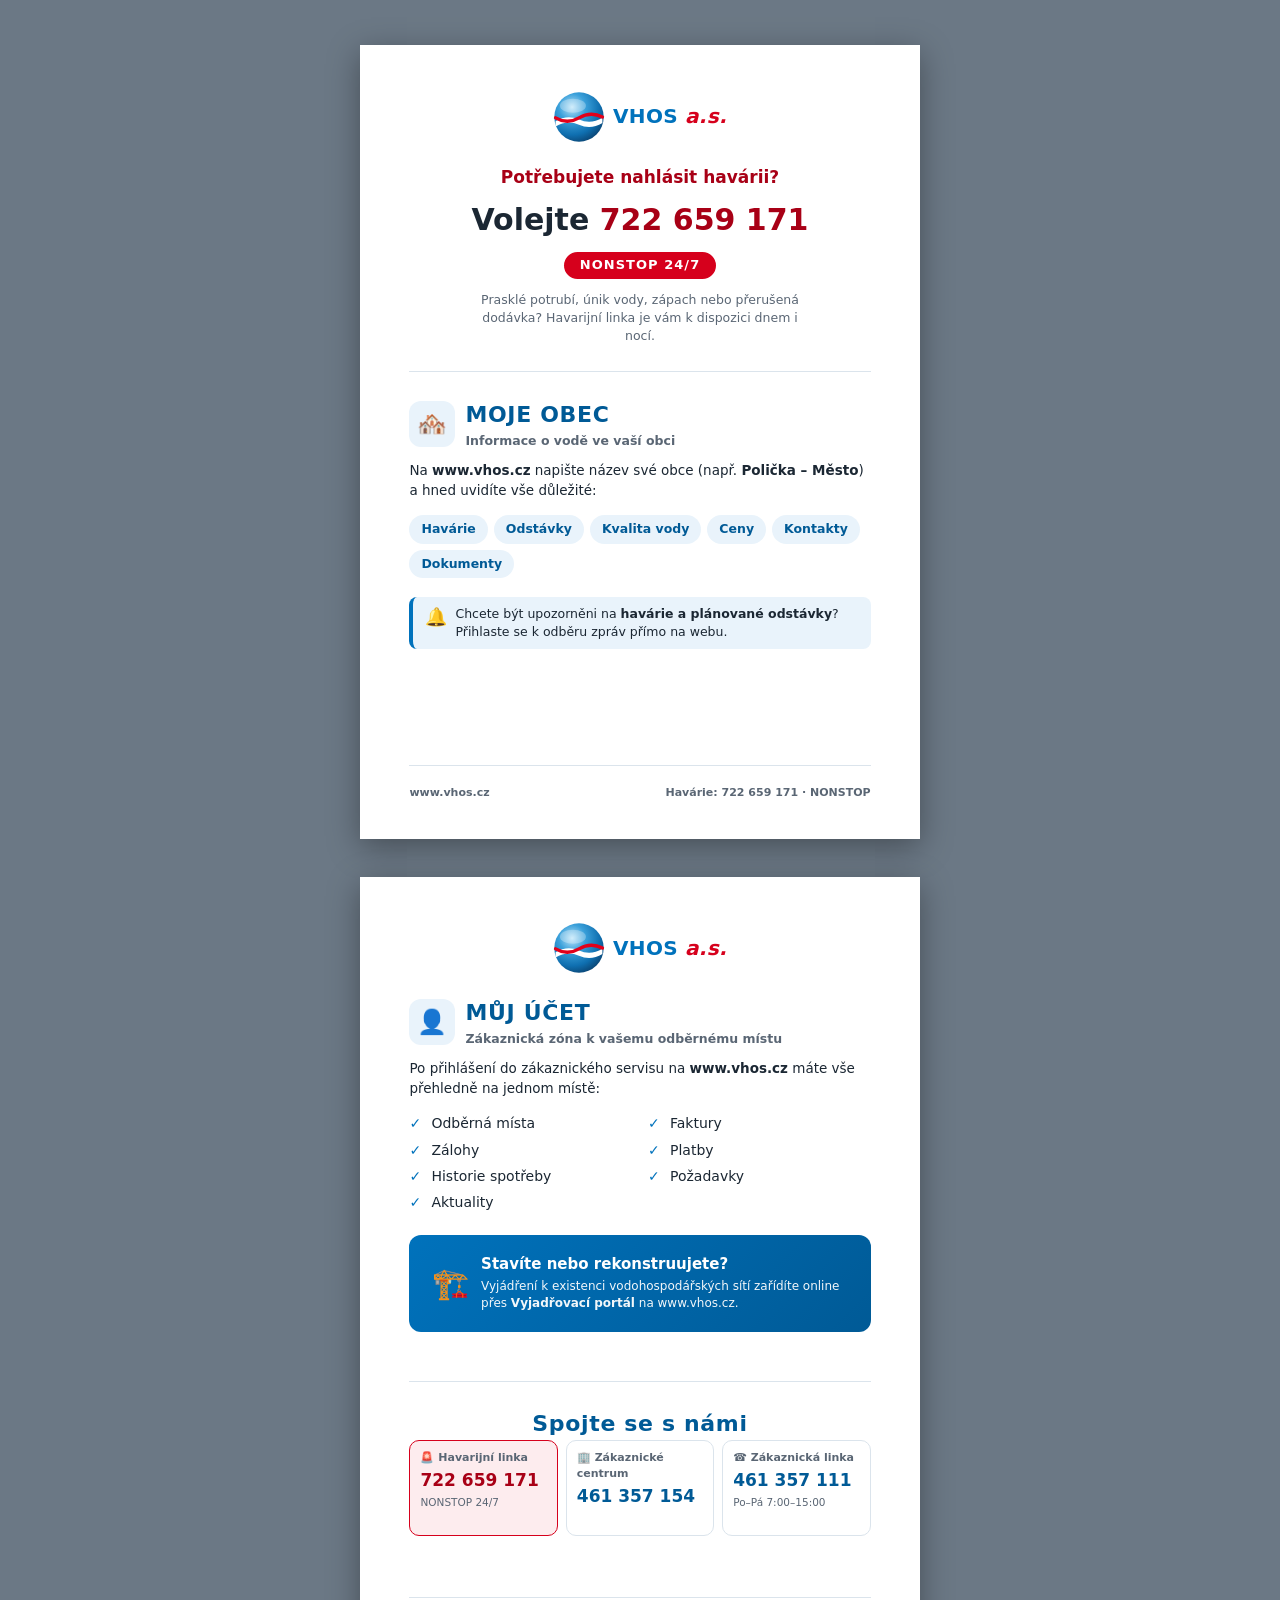
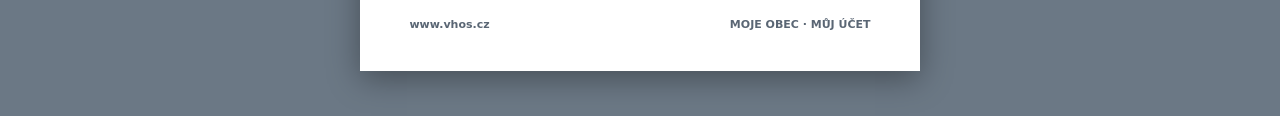
==== commit e7f4944c: "Editovatelná Word verze letáku (2x A5) + logo VHOS jako SVG/PNG - VHOS-letak-A5.docx: editovatelný W" ====
--- a/info-letak-vhos/index.html
+++ b/info-letak-vhos/index.html
@@ -11,6 +11,26 @@
 </head>
 <body>
 
+  <!-- ===================== SDÍLENÉ LOGO (SVG symbol) ===================== -->
+  <svg width="0" height="0" style="position:absolute" aria-hidden="true">
+    <defs>
+      <radialGradient id="vhosSphere" cx="36%" cy="30%" r="78%">
+        <stop offset="0%" stop-color="#bfe6fa"/>
+        <stop offset="35%" stop-color="#3aa0da"/>
+        <stop offset="72%" stop-color="#0f6fb0"/>
+        <stop offset="100%" stop-color="#0a3f6b"/>
+      </radialGradient>
+      <symbol id="vhosMark" viewBox="0 0 120 120">
+        <circle cx="60" cy="60" r="57" fill="url(#vhosSphere)"/>
+        <ellipse cx="46" cy="34" rx="30" ry="16" fill="#ffffff" opacity="0.28"/>
+        <!-- bílá vlna -->
+        <path d="M6 70 Q33 54 60 66 Q87 78 114 62 L114 74 Q87 90 60 78 Q33 66 6 82 Z" fill="#ffffff"/>
+        <!-- červená vlna -->
+        <path d="M6 62 Q33 78 60 62 Q87 46 114 60" fill="none" stroke="#e2001a" stroke-width="8" stroke-linecap="round"/>
+      </symbol>
+    </defs>
+  </svg>
+
   <!-- ============================================================= -->
   <!-- STRANA 1 – HAVÁRIE + MOJE OBEC                                 -->
   <!-- ============================================================= -->
@@ -18,10 +38,7 @@
 
     <header class="head">
       <span class="logo">
-        <svg viewBox="0 0 100 100" width="40" height="40" aria-hidden="true">
-          <circle cx="50" cy="50" r="48" fill="#0072bc"/>
-          <path d="M10 62 Q34 40 55 55 T94 50" stroke="#fff" stroke-width="10" fill="none" stroke-linecap="round"/>
-        </svg>
+        <svg class="logo__mark" viewBox="0 0 120 120" width="52" height="52" aria-hidden="true"><use href="#vhosMark"/></svg>
         <span class="logo__text"><strong>VHOS</strong> <em>a.s.</em></span>
       </span>
     </header>
@@ -80,10 +97,7 @@
 
     <header class="head">
       <span class="logo">
-        <svg viewBox="0 0 100 100" width="40" height="40" aria-hidden="true">
-          <circle cx="50" cy="50" r="48" fill="#0072bc"/>
-          <path d="M10 62 Q34 40 55 55 T94 50" stroke="#fff" stroke-width="10" fill="none" stroke-linecap="round"/>
-        </svg>
+        <svg class="logo__mark" viewBox="0 0 120 120" width="52" height="52" aria-hidden="true"><use href="#vhosMark"/></svg>
         <span class="logo__text"><strong>VHOS</strong> <em>a.s.</em></span>
       </span>
     </header>
